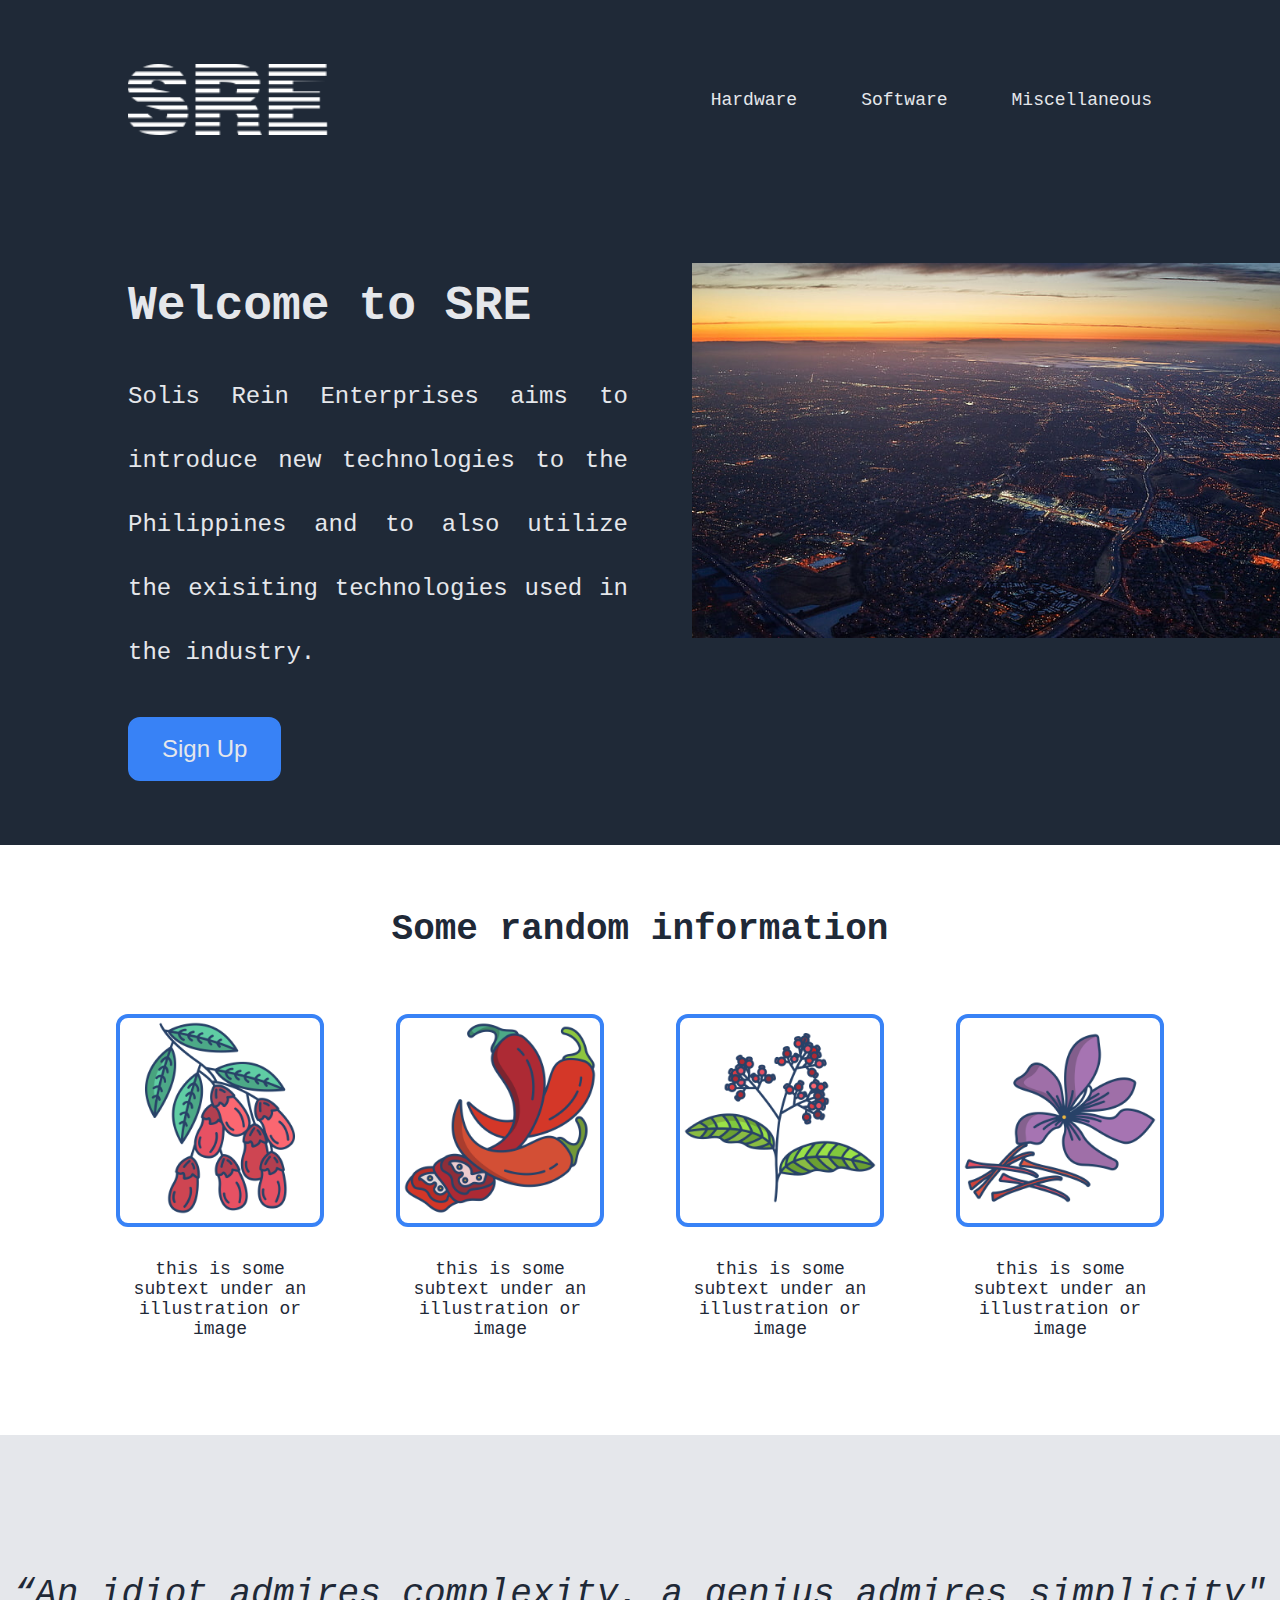
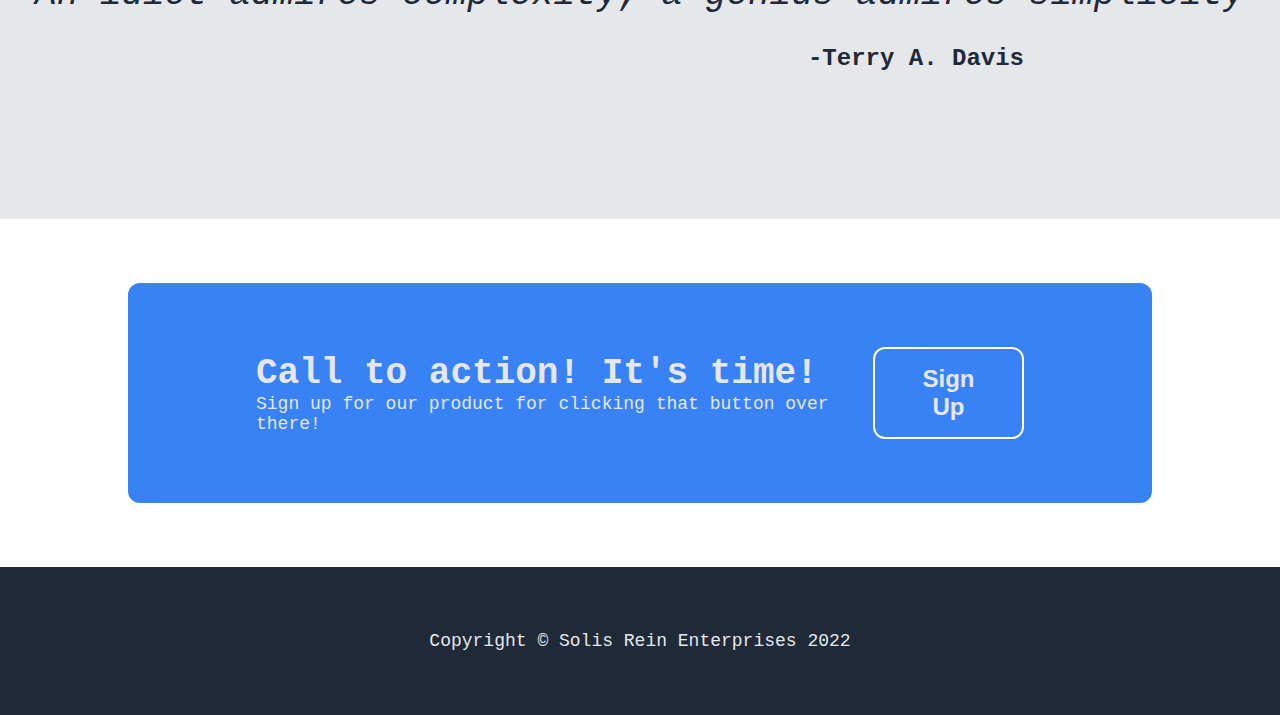
==== index.html @ 1443b0b2 "Finished Software Page and replaced right photo on Main Page" ====
<!DOCTYPE html>
<html lang="en">
<head>
    <meta charset="UTF-8">
    <meta http-equiv="X-UA-Compatible" content="IE=edge">
    <meta name="viewport" content="width=device-width, initial-scale=1.0">

    <link rel="stylesheet" href="Main Page/Main.css">

    <title>LANDING PAGE</title>
</head>
<body>
    <div class="page">

    <div class="header">

        <div class="header logo"> <img src="Main Page/Logo.png" width="200px"> </div>

        <div class="right header">
        <div><a href="Hardware.html">Hardware</a></div>
        <div><a href="Software.html">Software</a></div>
        <div><a href="Miscellaneous.html">Miscellaneous</a></div>

    </div>

    </div>

    <div class="hdr2">

        <div class="lefttext">

            <div class="bold">Welcome to SRE</div>
            <div class="small">Solis Rein Enterprises aims to introduce new technologies to the Philippines and to also utilize the exisiting technologies used in the industry. </div>
            
            <button class="signup"><a href="https://www.theodinproject.com/dashboard">Sign Up</a></button>
            

        </div>

        
        <div class="rightphoto">

            <img src="Main Page/SRErightphoto.jpg" alt="right photo">

        </div>
            
    </div>

    <div class="body">

        <div class="centertextbody"> Some random information </div>

        <div class="makerow">

        <div class="photorow">

            <div class="photo">

            <a href="https://www.britannica.com/plant/Ranunculales">

            <img src="Main Page/barberry.png" width="200px" height="200px">

        </a>

            </div>

            <div class="text">this is some subtext under an illustration or image</div>
            
        </div>

            <div class="photorow">

                <div class="photo">

                <a href="https://www.britannica.com/plant/chili-pepper">
                    
                <img src="Main Page/chilli.png" width="200px" height="200px">

            </a>

                </div>

            <div class="text">this is some subtext under an illustration or image</div>

        </div>

            <div class="photorow">

                <div class="photo">

                <a href="https://www.britannica.com/plant/pepper-plant-Capsicum-genus">

                <img src="Main Page/pepper.png" width="200px" height="200px">

            </a>


                </div>

            <div class="text">this is some subtext under an illustration or image</div>

        </div>

            <div class="photorow">

                <div class="photo">

                <a href="https://www.britannica.com/plant/Asterales">

                <img src="Main Page/saffron.png" width="200px" height="200px">

            </a>

                </div>

            <div class="text">this is some subtext under an illustration or image</div>

        </div>

    </div>

</div>

<div class="quote">


    <div class="quotetext">  “An idiot admires complexity, a genius admires simplicity"</div>
    <div class="quoteperson">-Terry A. Davis</div>

</div>
    
    <div class="footer">

        <div class="footermain">

        <div class="leftitems">

<div class="leftfooterbold">Call to action! It's time!</div>
<div class="lfbsubtext">Sign up for our product for clicking that button over there!</div>
        </div>

        <div class="rightbutton">

            <button class="signup2"><a href="https://www.theodinproject.com/dashboard">Sign Up</a></button>

        </div>

        </div>

    </div>

<div class="copyrightfooter">

    <div class="crtext">Copyright © Solis Rein Enterprises 2022</div>

</div>


</div>

</body>
</html>
---- Main Page/Main.css ----
html, body {
    margin: 0;
    padding: 0;
  }  

.page {

    display: flex;
    flex-direction: column;
    font-family:'Courier New', Courier, monospace;
    

}

.header {

    display: flex;
    flex-direction: row;
    text-align: center;
    background-color: #1f2937;
    padding: 32px 64px;
    justify-content: space-between;
    align-items: center;
    

}

.header.logo {

    font-size: 24px;
    color: #f9faf8;

}

.right.header {

    font-size: 18px;
    color: #e5e7eb;
    gap: 64px;
  
}

.hdr2 {

    display: flex;
    background-color: #1f2937;
    padding: 64px;
    flex-direction: row;
    
    
        

}

.bold,
.small {

    display: flex;
    flex-direction: column;
    
   
    padding: 16px 64px;
    width: 500px;
   

}

.bold {

    font-size: 48px;
    color: #e5e7eb;
    font-weight: 900;
    
}

.small {

    font-size: 24px;
    color: #e5e7eb;
    text-align: justify;
    line-height: 64px;

}

img { 
    
    max-width: 100%;
    max-height: 100%;

}

.rightphoto {

    display: flex;
    flex-direction: column;

    margin-left: auto;

    width: 1200px;
    height: auto;
    min-width: 600px;
    max-width: 800px;

    margin-right: 64px;

    flex: 1 1 auto;

}

.signup {

font-size: 24px;
color: white;
background-color: #3882f6;
border-color: #3882f6;
margin-left: 64px;
margin-top: 16px;
border-radius: 12px;
padding: 16px 32px;
border-style: solid;

}

.centertextbody {

    display: flex;
    justify-content: center;
    
    font-size: 36px;
    font-weight: 900;

    padding: 64px;

    color: #1f2937;
}


.makerow {

display: flex;
flex-direction: row;
justify-content: center;
align-items: flex-start;
column-gap: 16px;
margin-bottom: 64px;

}

.photorow{

display: flex;
flex-direction: column;
align-items: center;


}

.photo {

    border: 4px solid#3882f6;
    border-radius: 12px;
    min-width: 200px;
        

}

.text {

    text-align:center;
    width: 200px;
    font-size: 18px;
    color: #1f2937;
    padding: 32px;

}

.quotetext {

    margin-top: 128px;
    
    display: flex;
    
    justify-content: center;
    text-align: justify;
    font-size: 36px;
    color: #1f2937;
    font-style: italic;
}

.quoteperson {

    display: flex;
    flex-direction: row;
    justify-content: flex-end;
    padding-right: 256px;
    color:#1f2937;
    font-weight: 900;
    font-size: 24px;

    margin-bottom: 128px;

}

.quote {

    
    background-color: #e5e7eb;
    line-height: 64px;

}

.footer {

    padding: 64px 128px;
    

}

.footermain {

display: flex;
flex-direction: row;
justify-content: space-between;
align-items: center;
padding: 64px 128px;
background-color: #3882f6;
border-radius: 12px;

}

.leftitems {
    
    color: #e5e7eb;

}

.leftfooterbold {

    font-size: 36px;
    font-weight: 900;
    
}

.lfbsubtext {

    font-size: 18px;

}

.signup2 {

    font-size: 24px;
    color: white;
    background-color: #3882f6;
    border-color: white;
    border-radius: 12px;
    padding: 16px 32px;
    border-style: solid;
    font-weight: 900;

}

.copyrightfooter {

background-color: #1f2937;
padding: 64px 128px;

}

.crtext {

    display: flex;
    justify-content: center;
    color: #e5e7eb;
    font-size: 18px;

}

a {

text-decoration: none;

color: #e5e7eb;

}
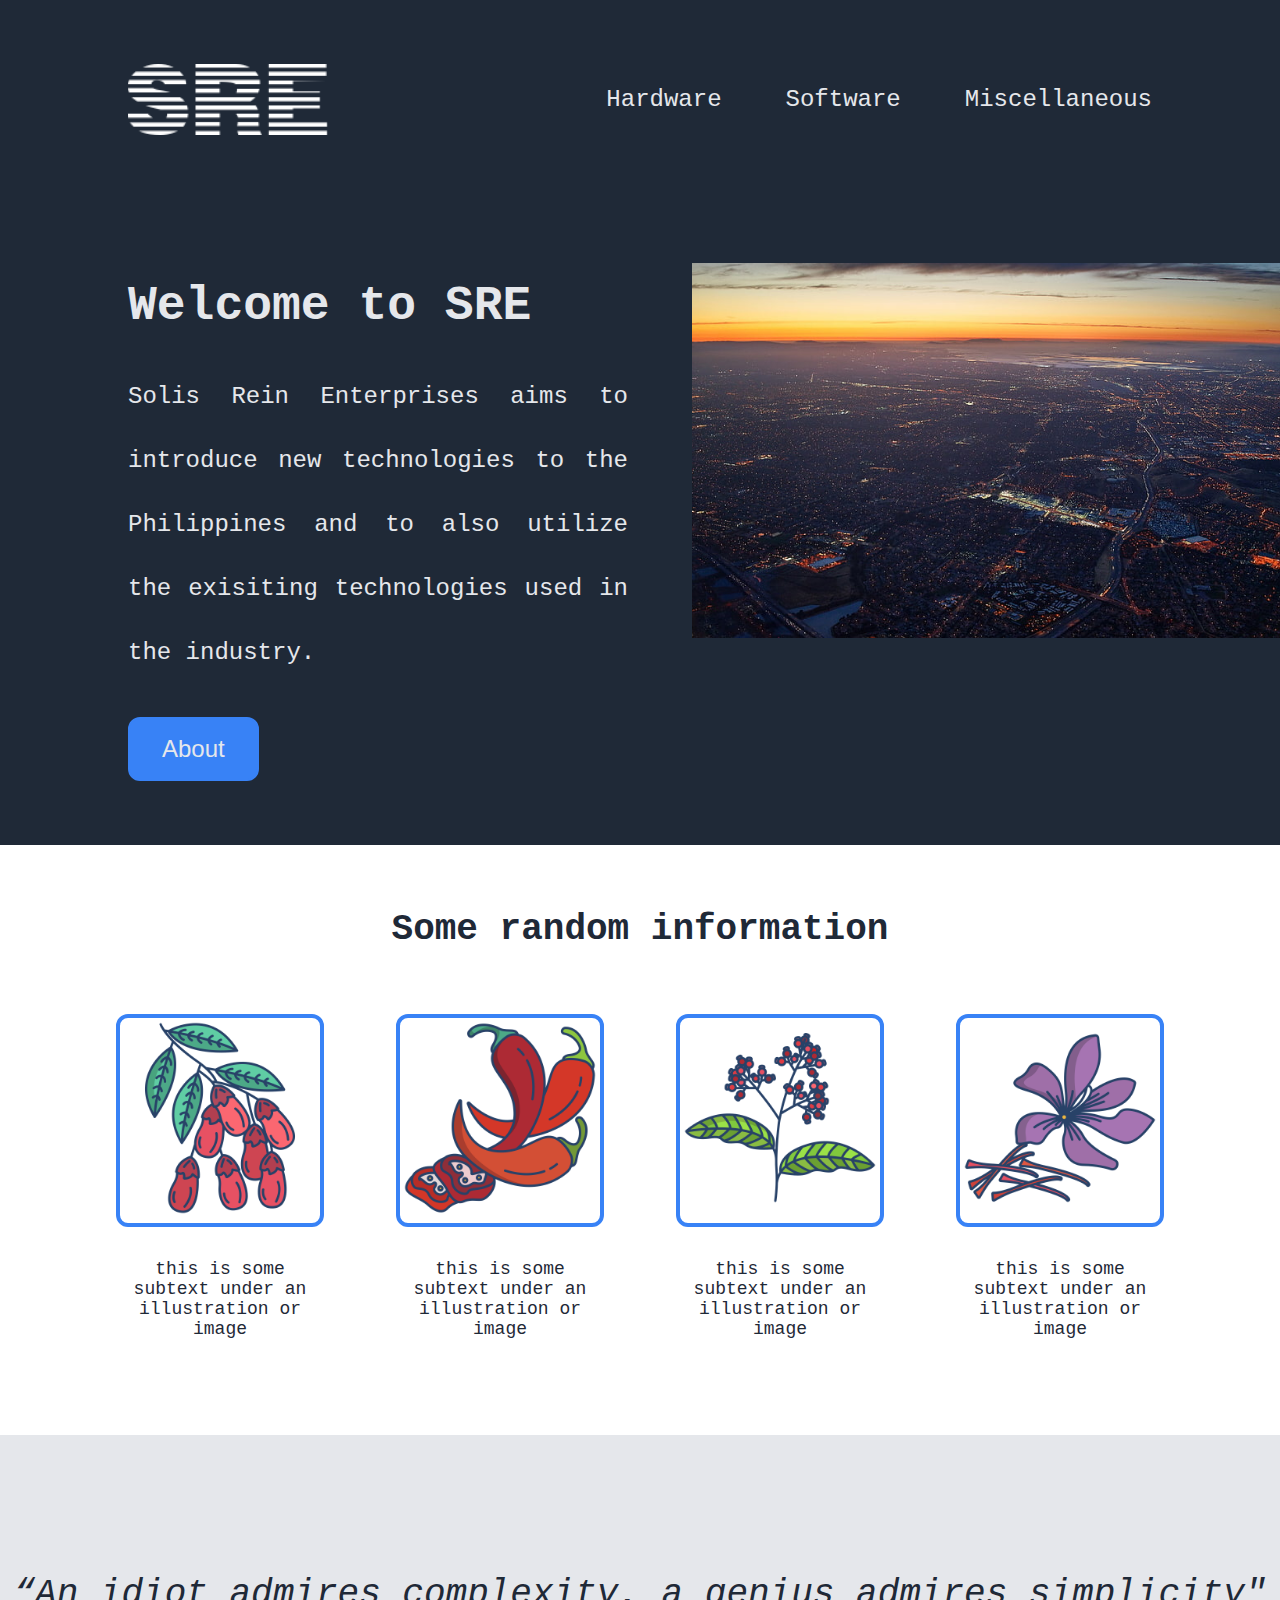
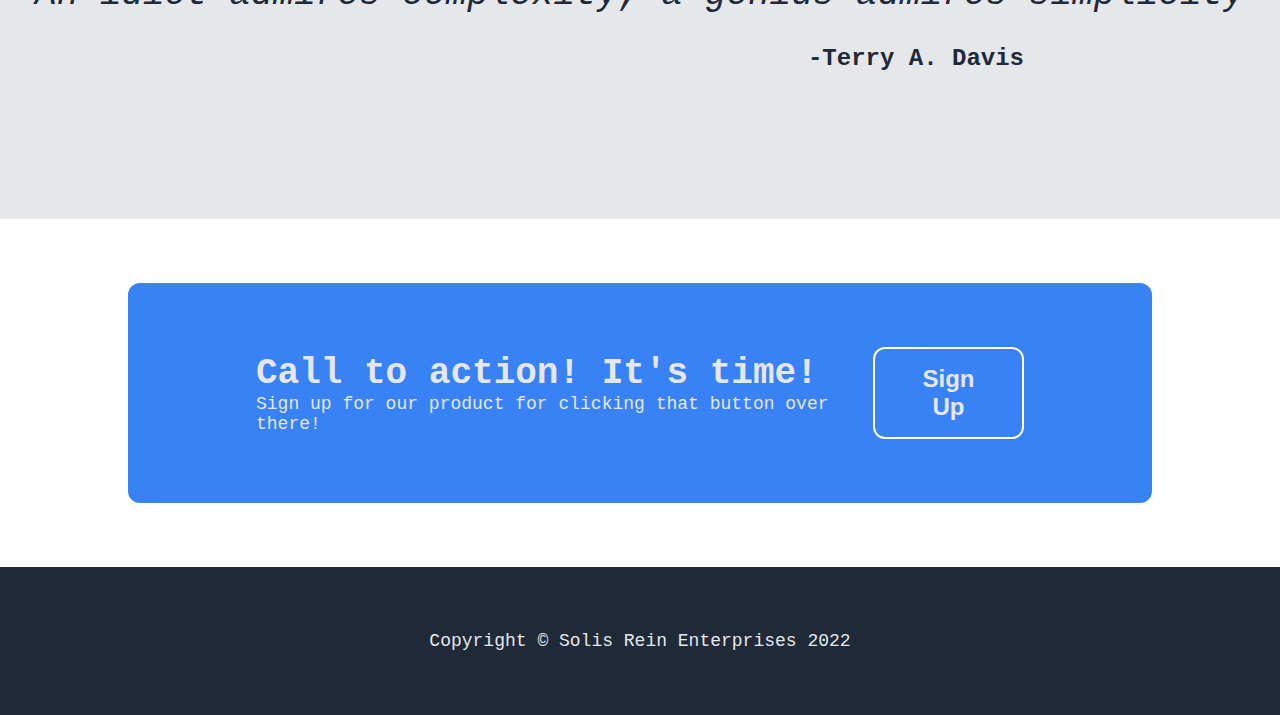
==== commit d7d67703: "Finished miscellaneous page, enlargened right header font size, and chaged signup button to about an" ====
--- a/index.html
+++ b/index.html
@@ -32,7 +32,7 @@
             <div class="bold">Welcome to SRE</div>
             <div class="small">Solis Rein Enterprises aims to introduce new technologies to the Philippines and to also utilize the exisiting technologies used in the industry. </div>
             
-            <button class="signup"><a href="https://www.theodinproject.com/dashboard">Sign Up</a></button>
+            <button class="signup"><a href="#Moreinfo">About</a></button>
             
 
         </div>
@@ -48,7 +48,7 @@
 
     <div class="body">
 
-        <div class="centertextbody"> Some random information </div>
+        <a id="Moreinfo"><div class="centertextbody"> Some random information </div></a>
 
         <div class="makerow">
 
--- a/Main Page/Main.css
+++ b/Main Page/Main.css
@@ -26,16 +26,9 @@
 
 }
 
-.header.logo {
-
-    font-size: 24px;
-    color: #f9faf8;
-
-}
-
 .right.header {
 
-    font-size: 18px;
+    font-size: 24px;
     color: #e5e7eb;
     gap: 64px;
   
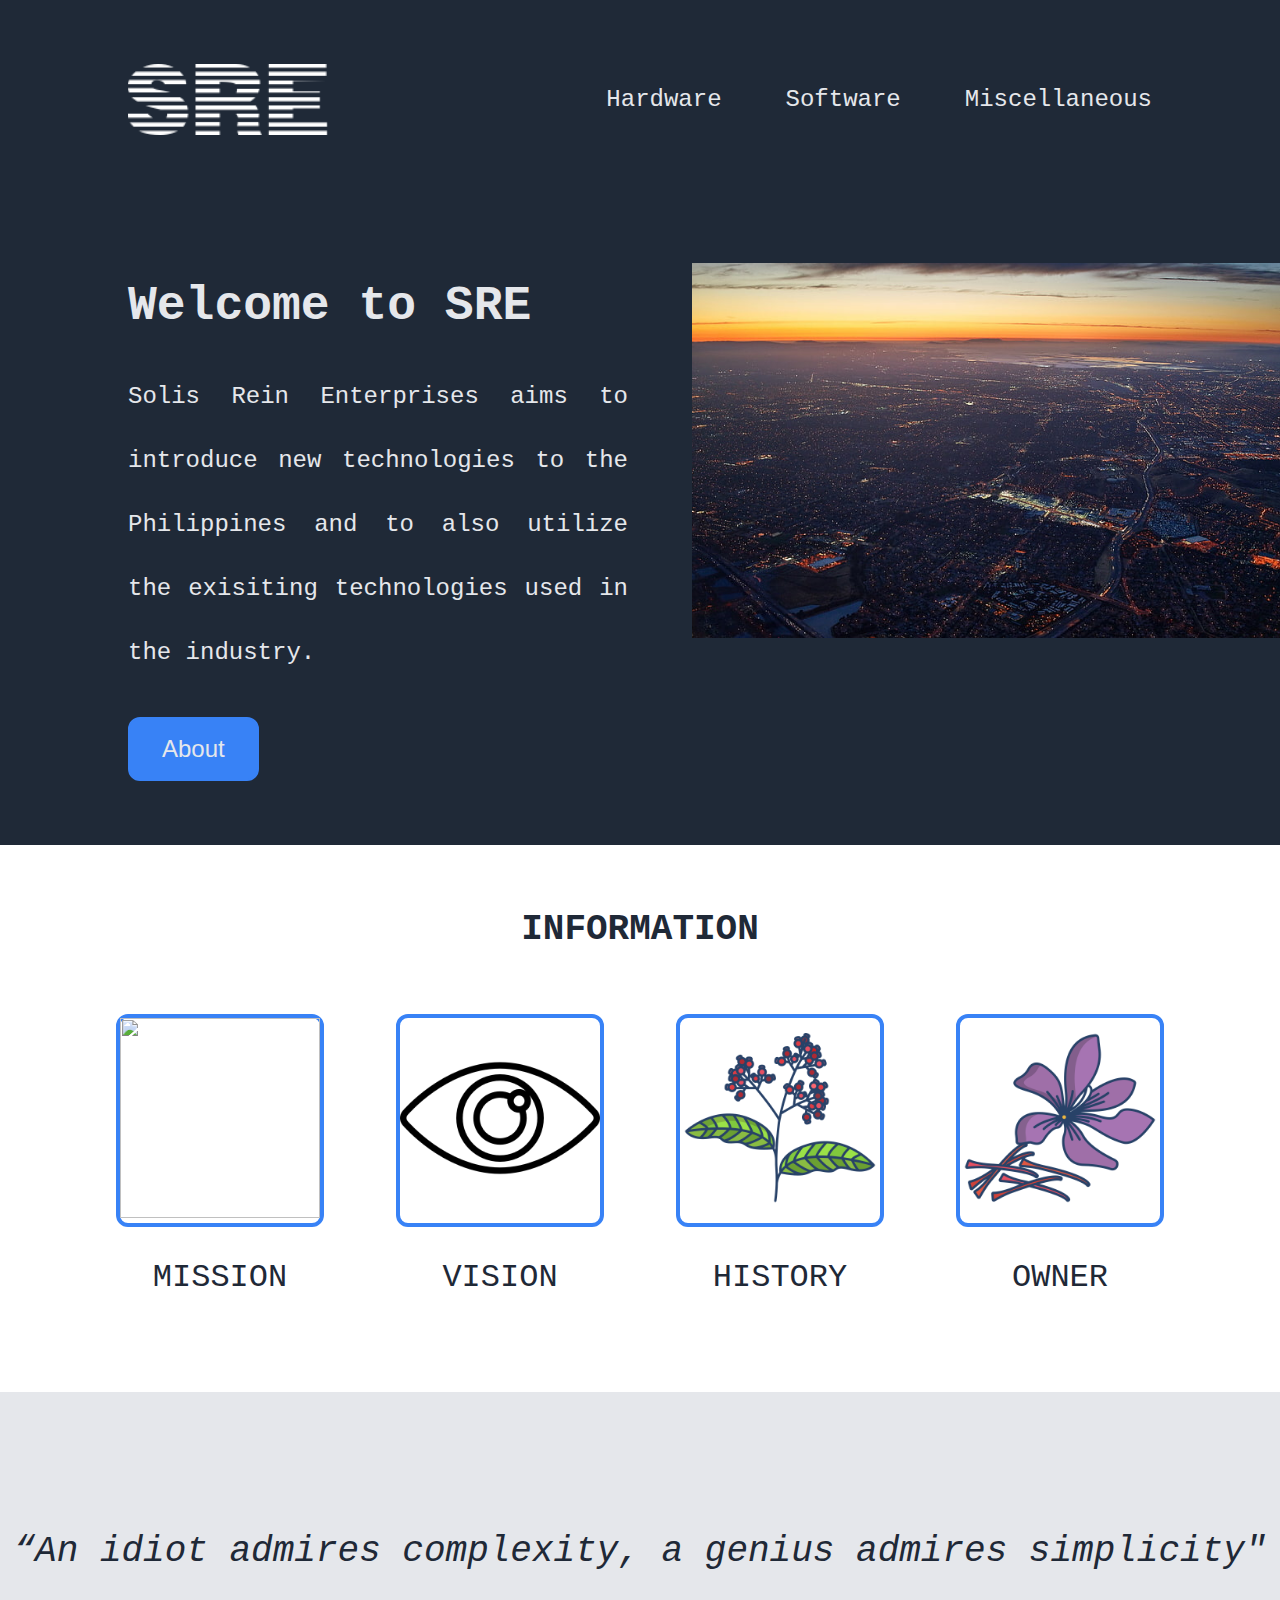
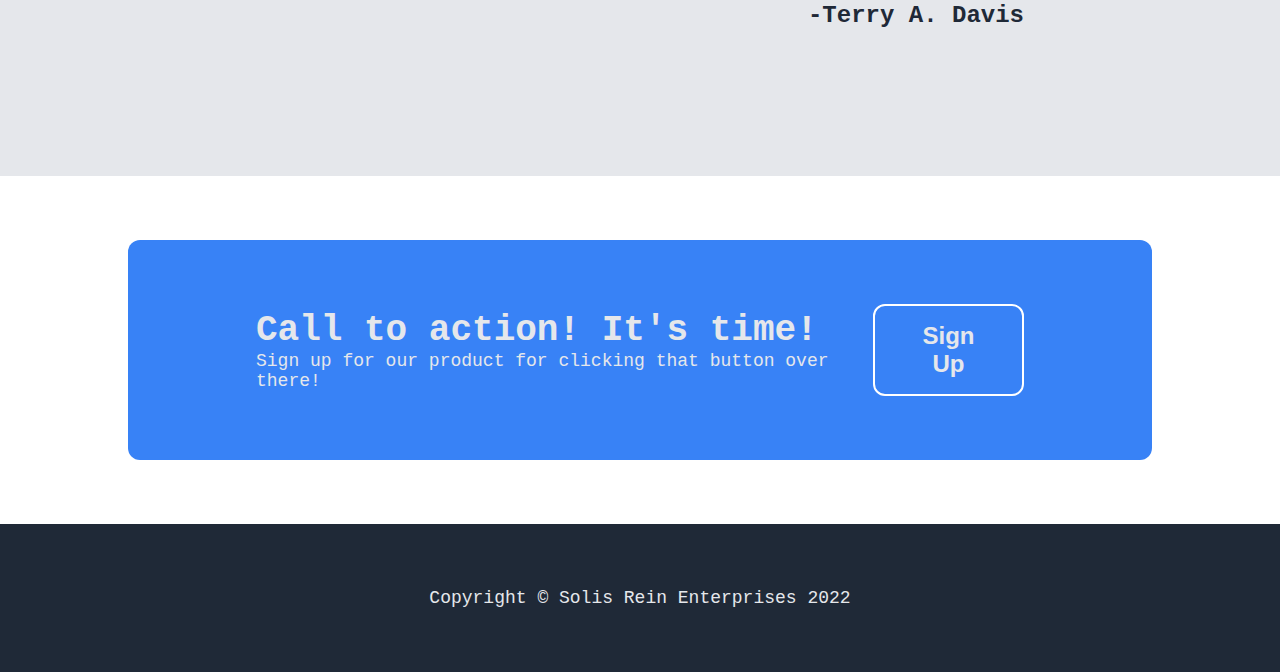
==== commit 410a4099: "Finished Mission and Vision on Information section, made back button clickable as a whole, and chang" ====
--- a/index.html
+++ b/index.html
@@ -32,7 +32,7 @@
             <div class="bold">Welcome to SRE</div>
             <div class="small">Solis Rein Enterprises aims to introduce new technologies to the Philippines and to also utilize the exisiting technologies used in the industry. </div>
             
-            <button class="signup"><a href="#Moreinfo">About</a></button>
+            <button class="About"><a href="#AboutInfo">About</a></button>
             
 
         </div>
@@ -48,7 +48,7 @@
 
     <div class="body">
 
-        <a id="Moreinfo"><div class="centertextbody"> Some random information </div></a>
+        <a id="AboutInfo"><div class="centertextbody"> INFORMATION </div></a>
 
         <div class="makerow">
 
@@ -56,15 +56,15 @@
 
             <div class="photo">
 
-            <a href="https://www.britannica.com/plant/Ranunculales">
+            <a href="Mission.html">
 
-            <img src="Main Page/barberry.png" width="200px" height="200px">
+            <img src="Main Page/Mission.png" width="200px" height="200px">
 
         </a>
 
             </div>
 
-            <div class="text">this is some subtext under an illustration or image</div>
+            <div class="text">MISSION</div>
             
         </div>
 
@@ -72,15 +72,15 @@
 
                 <div class="photo">
 
-                <a href="https://www.britannica.com/plant/chili-pepper">
+                <a href="Vision.html">
                     
-                <img src="Main Page/chilli.png" width="200px" height="200px">
+                <img src="Main Page/Vision.png" width="200px" height="200px">
 
             </a>
 
                 </div>
 
-            <div class="text">this is some subtext under an illustration or image</div>
+            <div class="text">VISION</div>
 
         </div>
 
@@ -97,7 +97,7 @@
 
                 </div>
 
-            <div class="text">this is some subtext under an illustration or image</div>
+            <div class="text">HISTORY</div>
 
         </div>
 
@@ -113,7 +113,7 @@
 
                 </div>
 
-            <div class="text">this is some subtext under an illustration or image</div>
+            <div class="text">OWNER</div>
 
         </div>
 
--- a/Main Page/Main.css
+++ b/Main Page/Main.css
@@ -101,7 +101,7 @@
 
 }
 
-.signup {
+.About {
 
 font-size: 24px;
 color: white;
@@ -162,7 +162,7 @@
 
     text-align:center;
     width: 200px;
-    font-size: 18px;
+    font-size: 32px;
     color: #1f2937;
     padding: 32px;
 
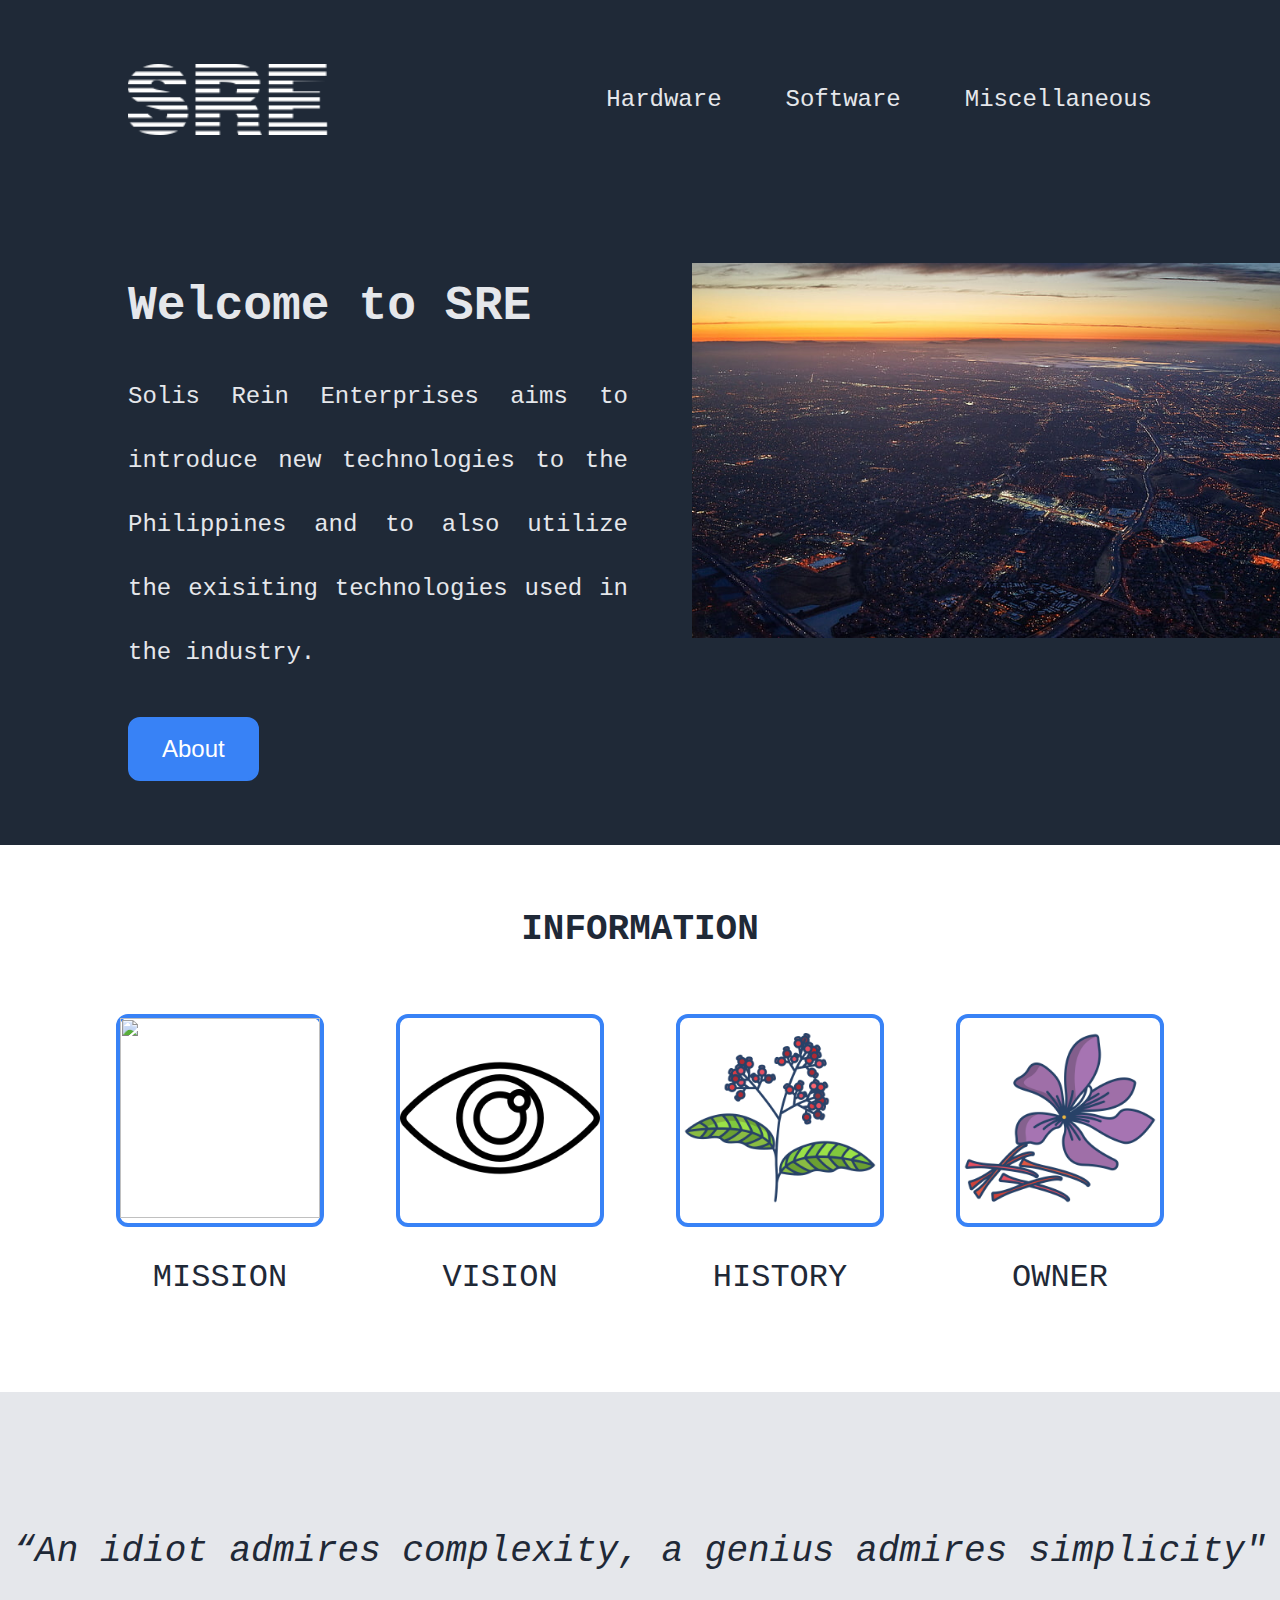
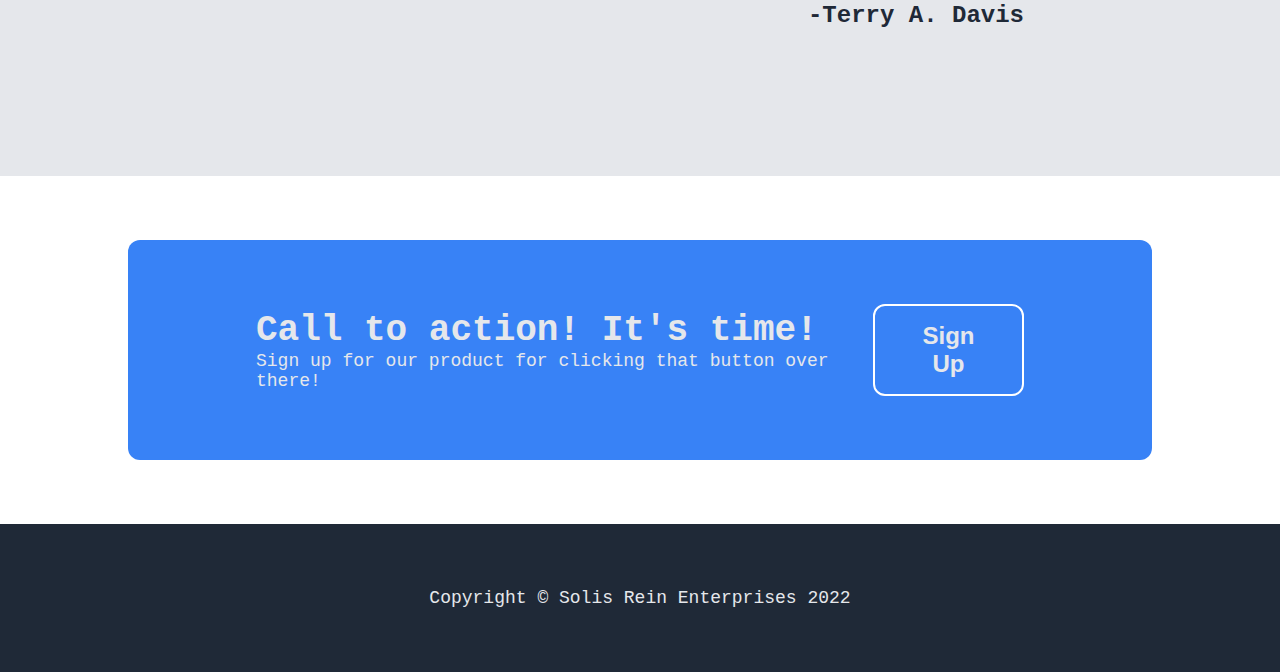
==== commit 4ca66aed: "Made About button on index page clickable as a whole." ====
--- a/index.html
+++ b/index.html
@@ -32,8 +32,9 @@
             <div class="bold">Welcome to SRE</div>
             <div class="small">Solis Rein Enterprises aims to introduce new technologies to the Philippines and to also utilize the exisiting technologies used in the industry. </div>
             
-            <button class="About"><a href="#AboutInfo">About</a></button>
-            
+            <a href="#AboutInfo">
+            <button class="About">About</button>
+        </a>
 
         </div>
 
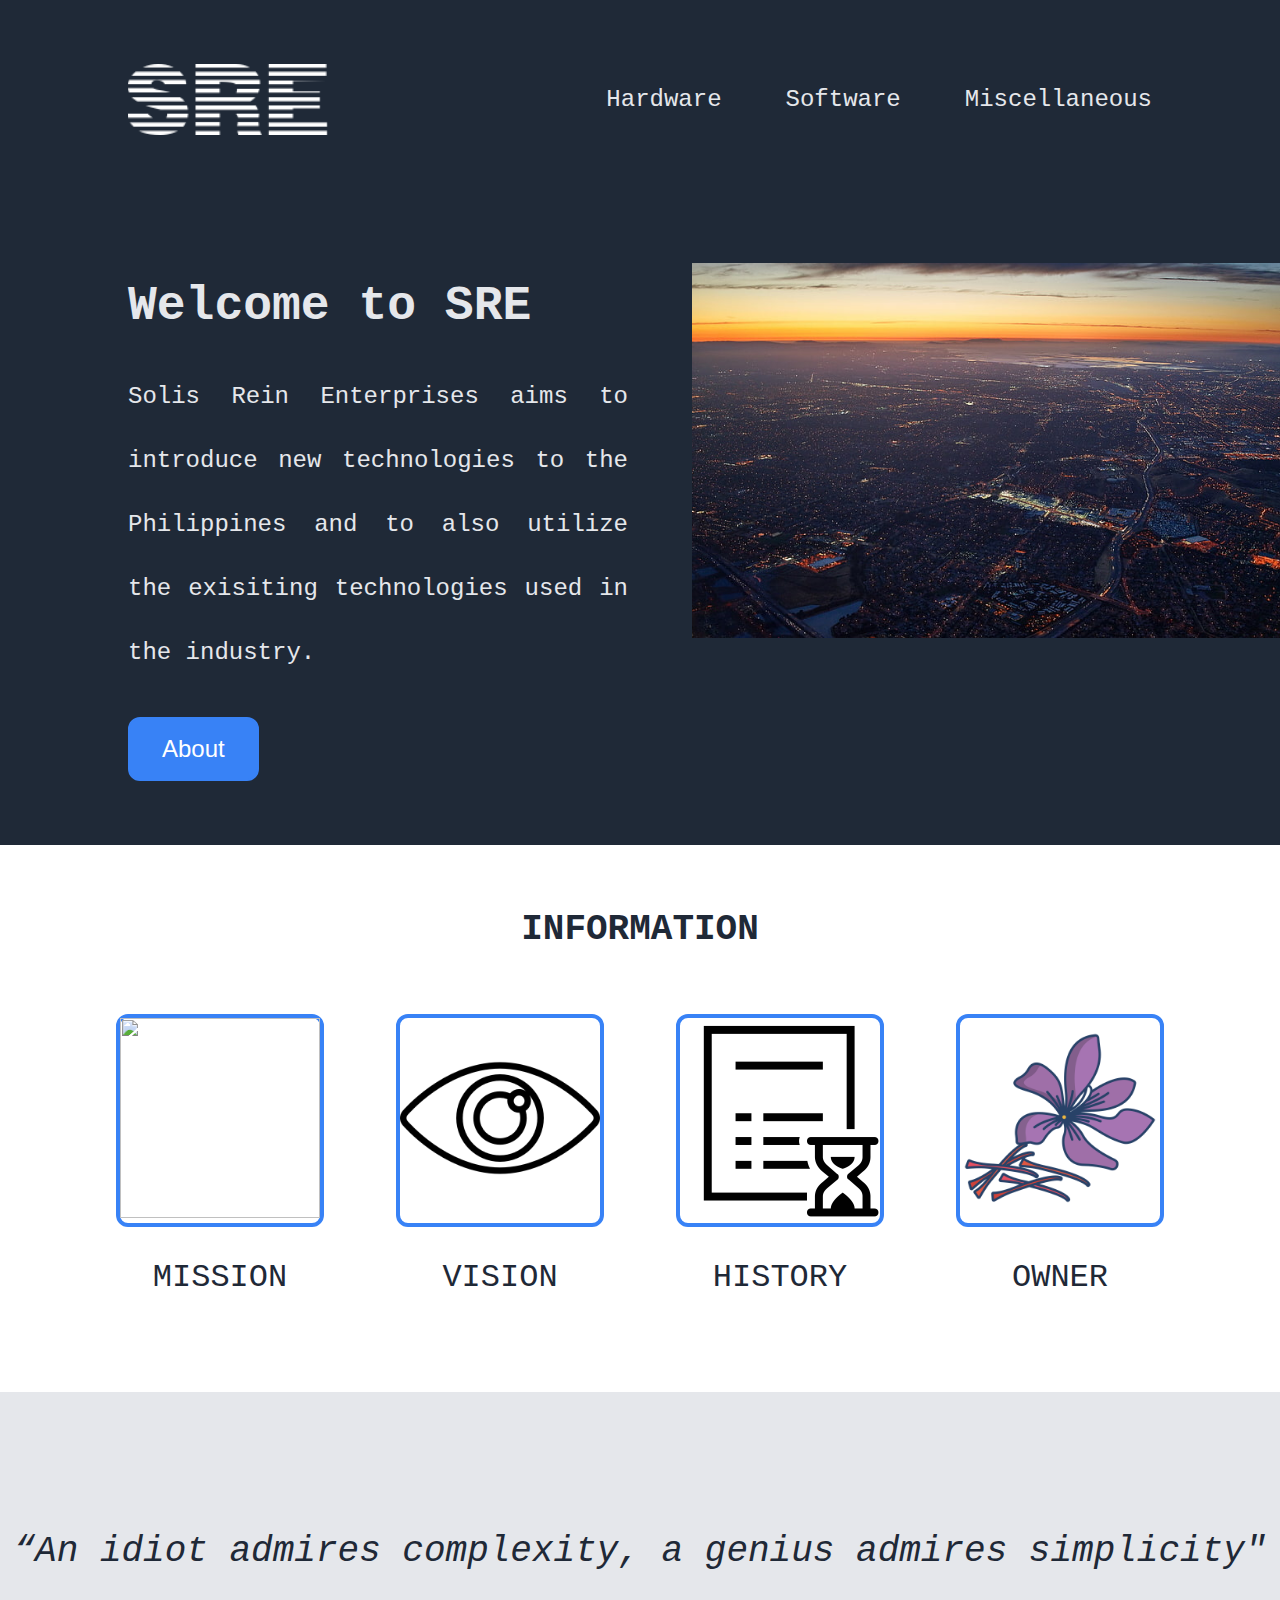
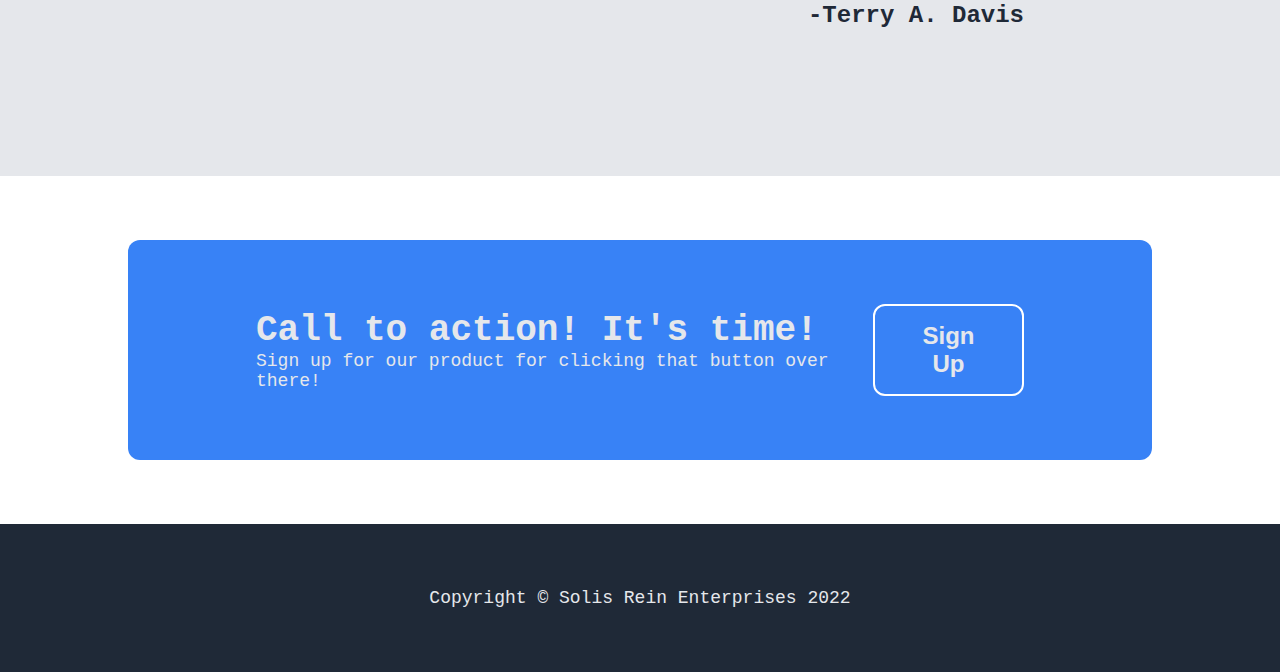
==== commit cee45074: "Finished History page and changed History icon on main page." ====
--- a/index.html
+++ b/index.html
@@ -89,9 +89,9 @@
 
                 <div class="photo">
 
-                <a href="https://www.britannica.com/plant/pepper-plant-Capsicum-genus">
+                <a href="History.html">
 
-                <img src="Main Page/pepper.png" width="200px" height="200px">
+                <img src="Main Page/History.png" width="200px" height="200px">
 
             </a>
 
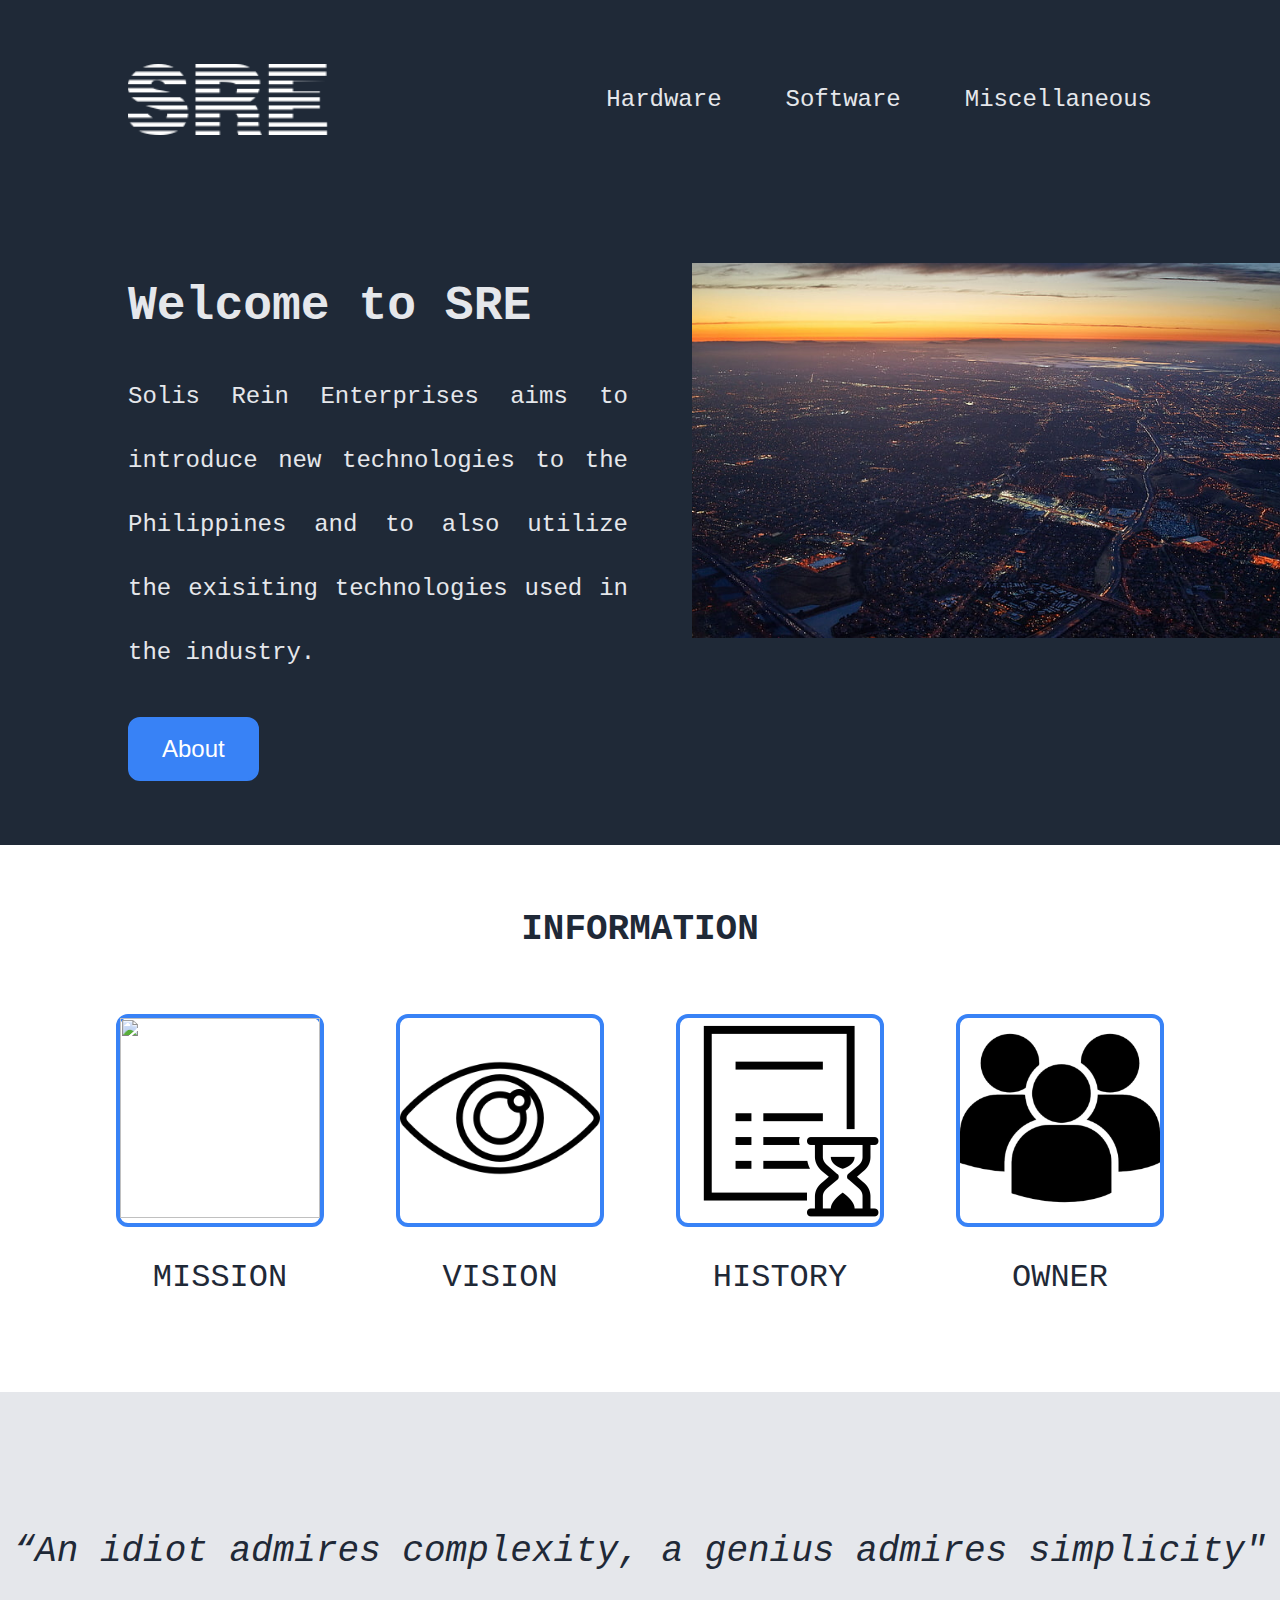
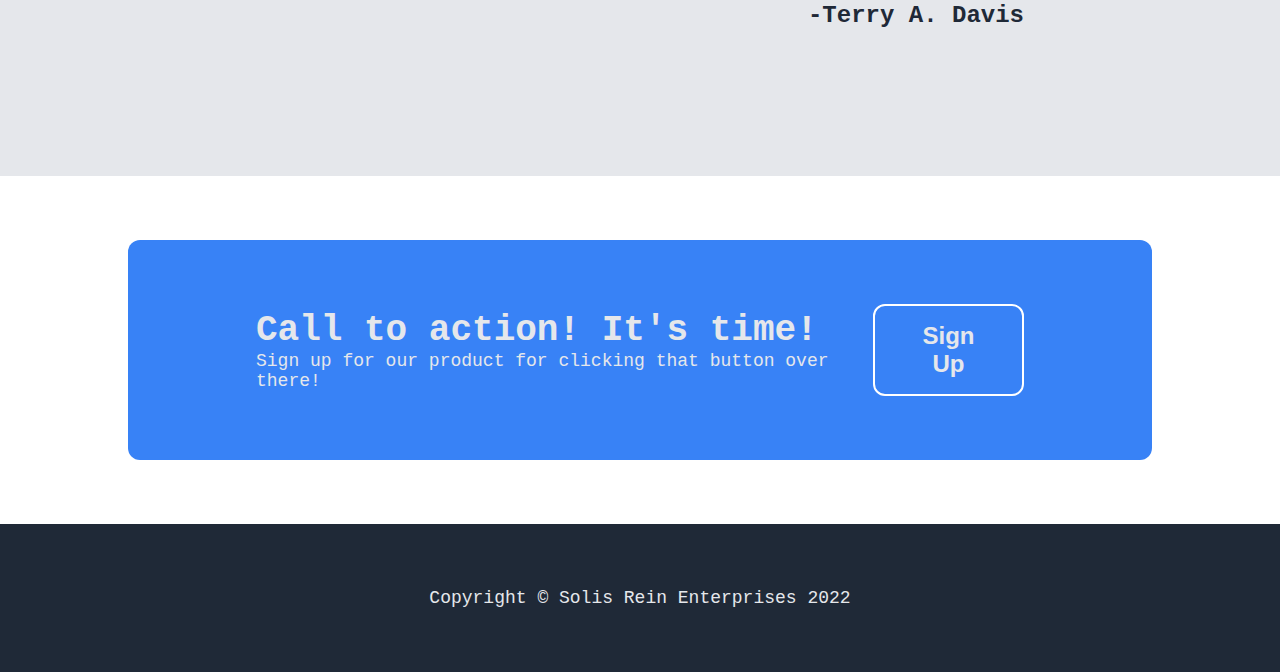
==== commit 16d8335e: "Added Owner page and changed Owner icon on main page." ====
--- a/index.html
+++ b/index.html
@@ -106,9 +106,9 @@
 
                 <div class="photo">
 
-                <a href="https://www.britannica.com/plant/Asterales">
+                <a href="Owner.html">
 
-                <img src="Main Page/saffron.png" width="200px" height="200px">
+                <img src="Main Page/Owner.png" width="200px" height="200px">
 
             </a>
 
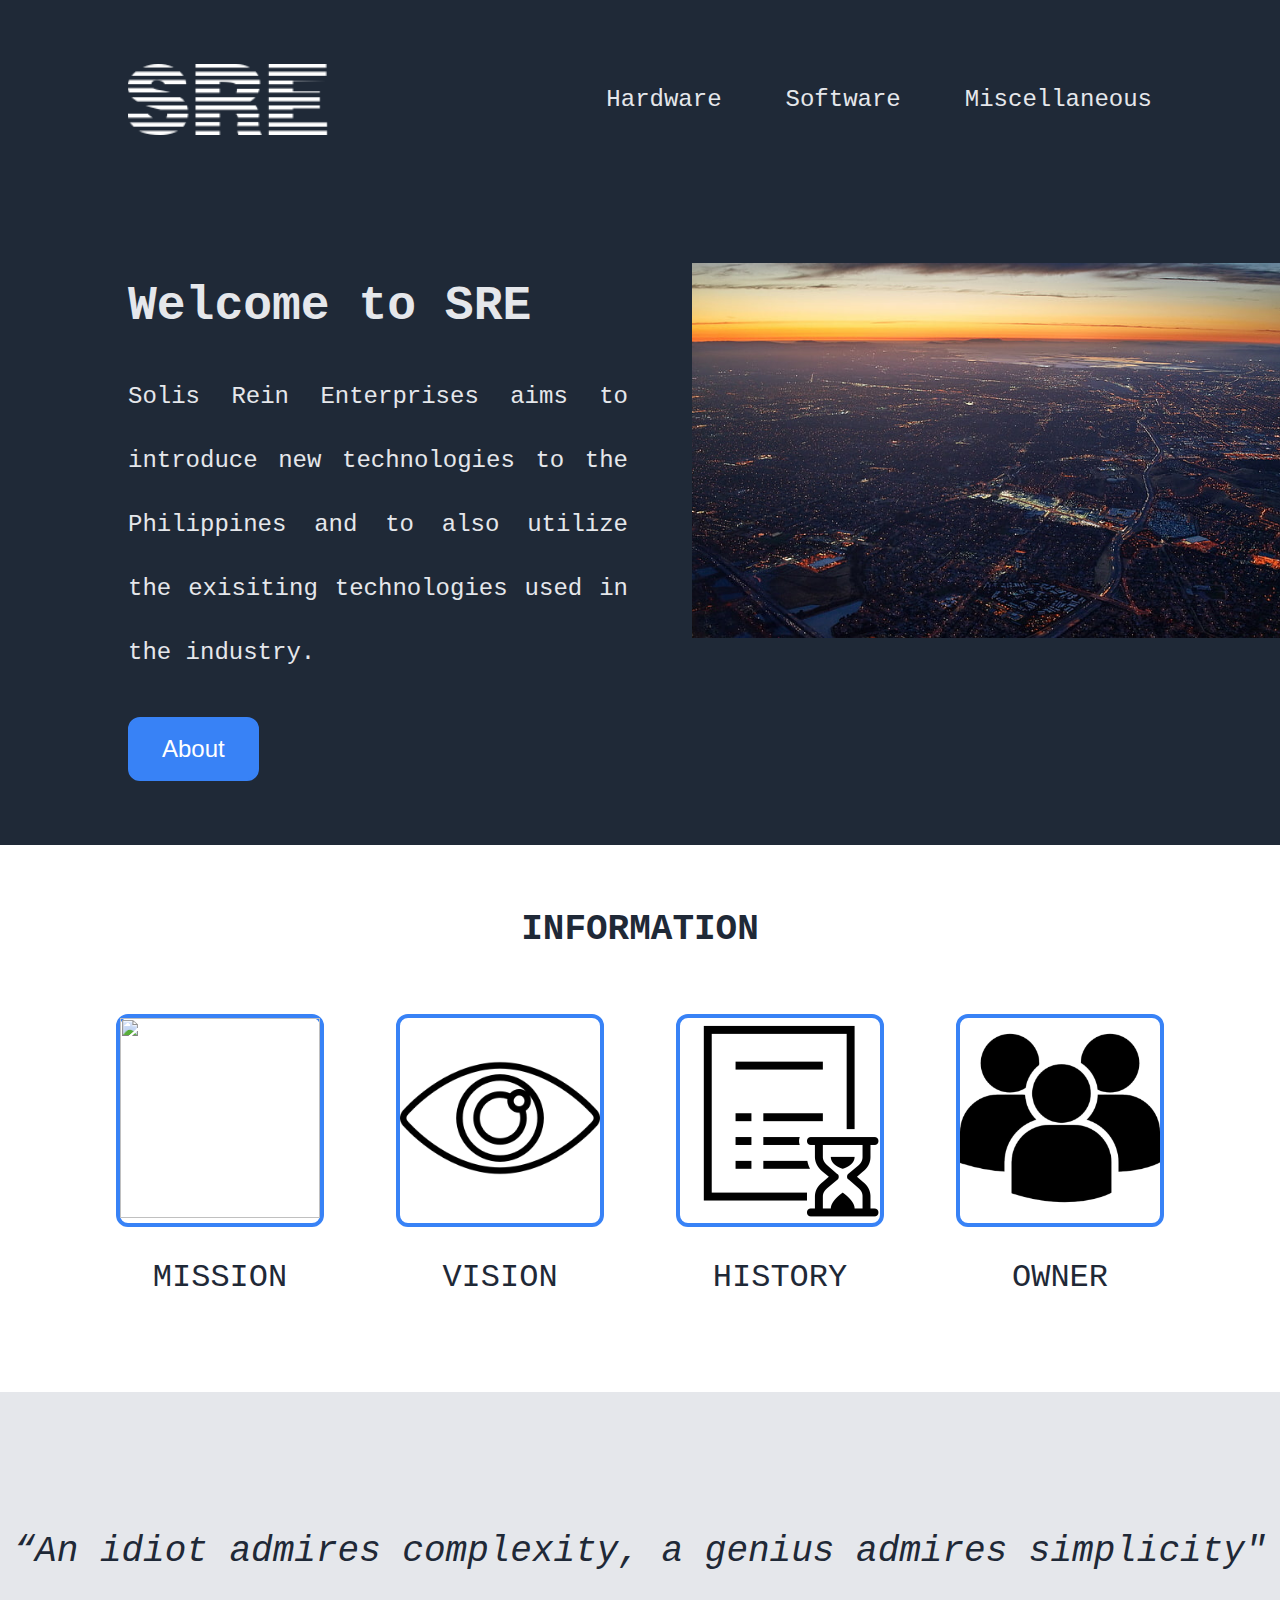
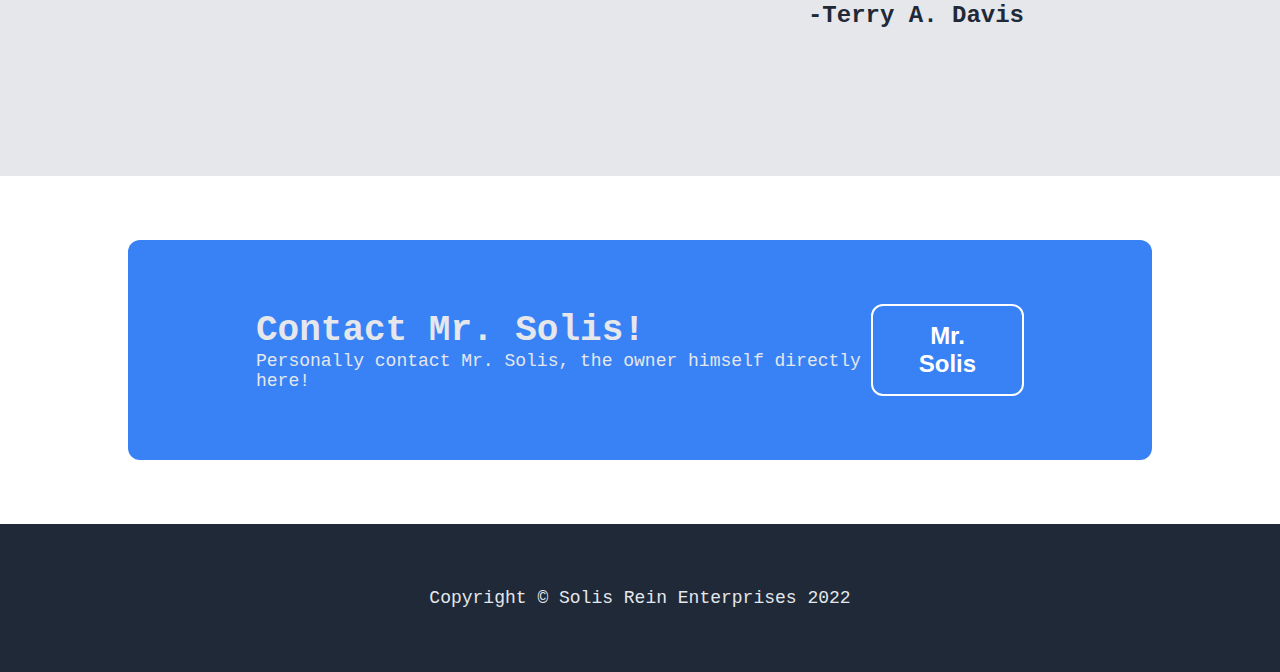
==== commit 4e4d612e: "Made logos go back to main page, finished Owner page, and made Button on footer hyperlinked to Faceb" ====
--- a/index.html
+++ b/index.html
@@ -136,13 +136,15 @@
 
         <div class="leftitems">
 
-<div class="leftfooterbold">Call to action! It's time!</div>
-<div class="lfbsubtext">Sign up for our product for clicking that button over there!</div>
+<div class="leftfooterbold">Contact Mr. Solis!</div>
+<div class="lfbsubtext">Personally contact Mr. Solis, the owner himself directly here!</div>
         </div>
 
         <div class="rightbutton">
-
-            <button class="signup2"><a href="https://www.theodinproject.com/dashboard">Sign Up</a></button>
+        
+        <a href="https://www.facebook.com/rein.solis.90">
+        <button class="signup2">Mr. Solis</button>
+        </a>
 
         </div>
 
